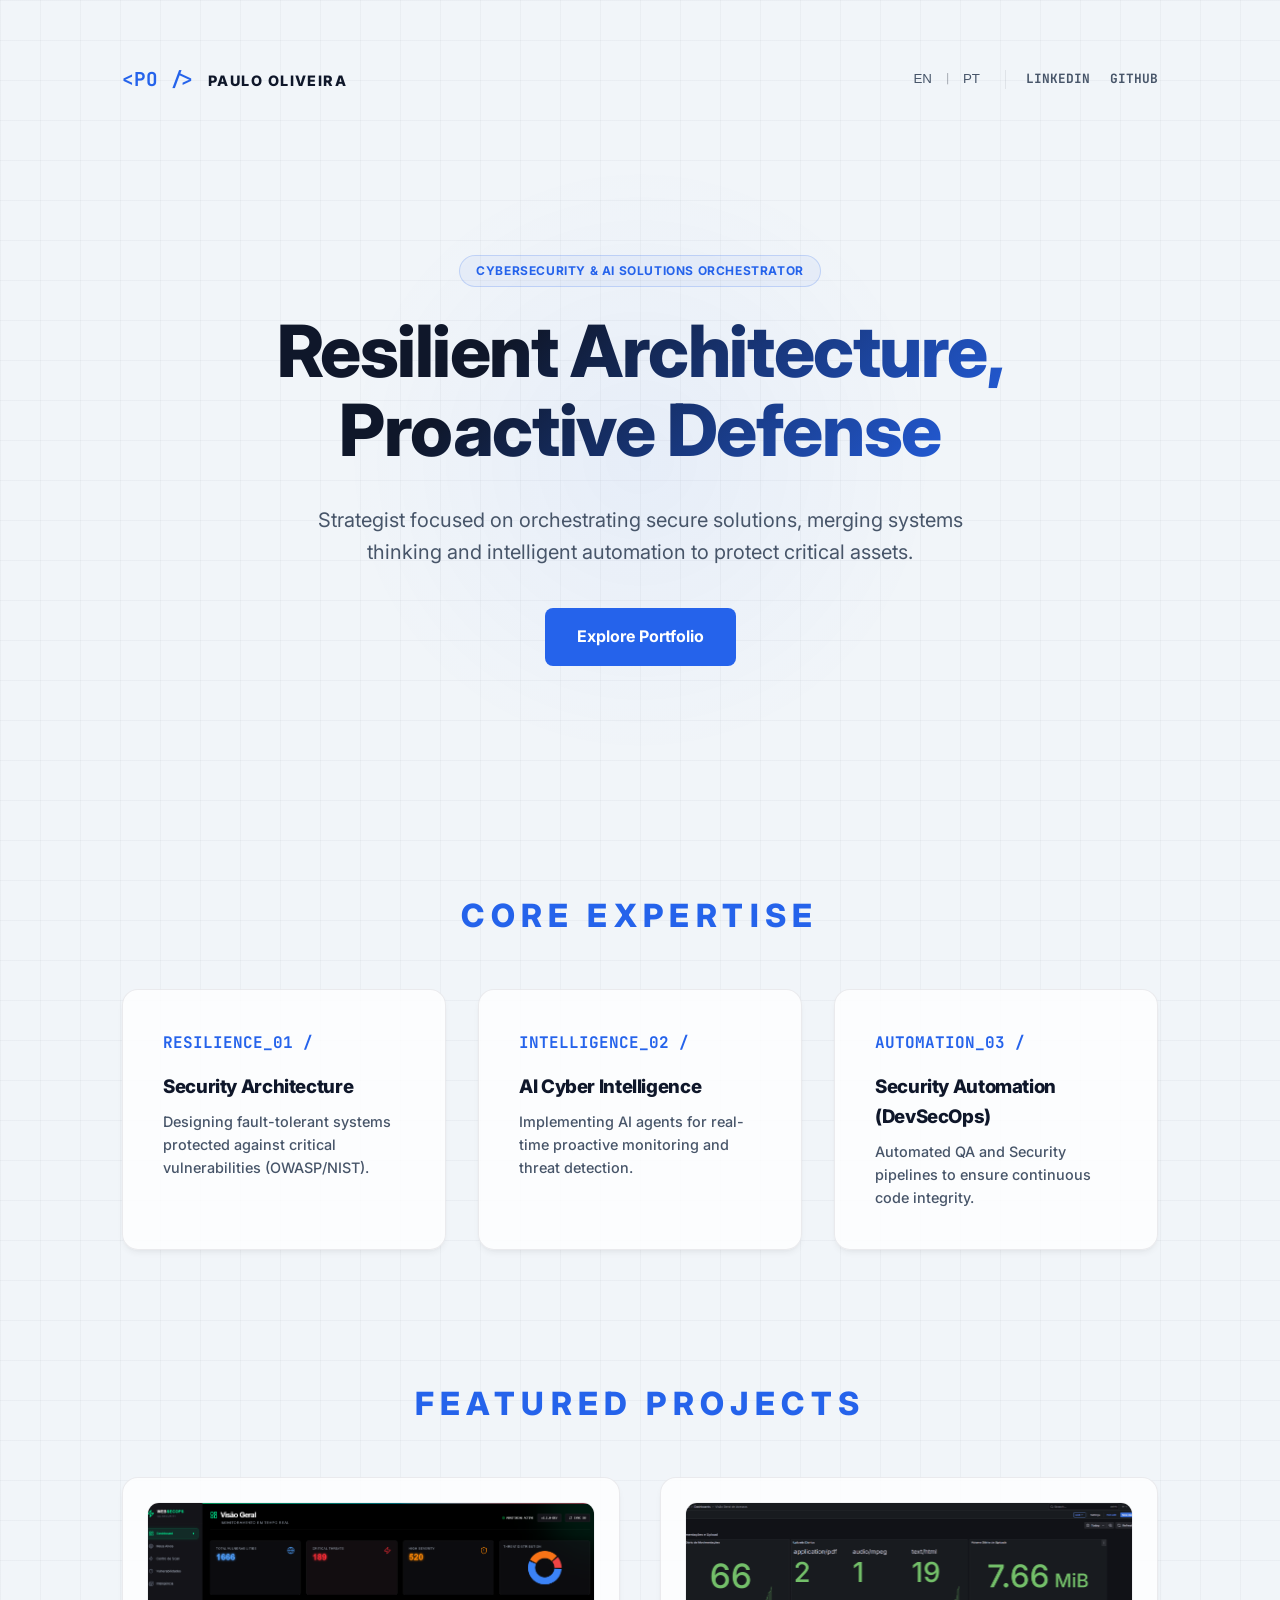
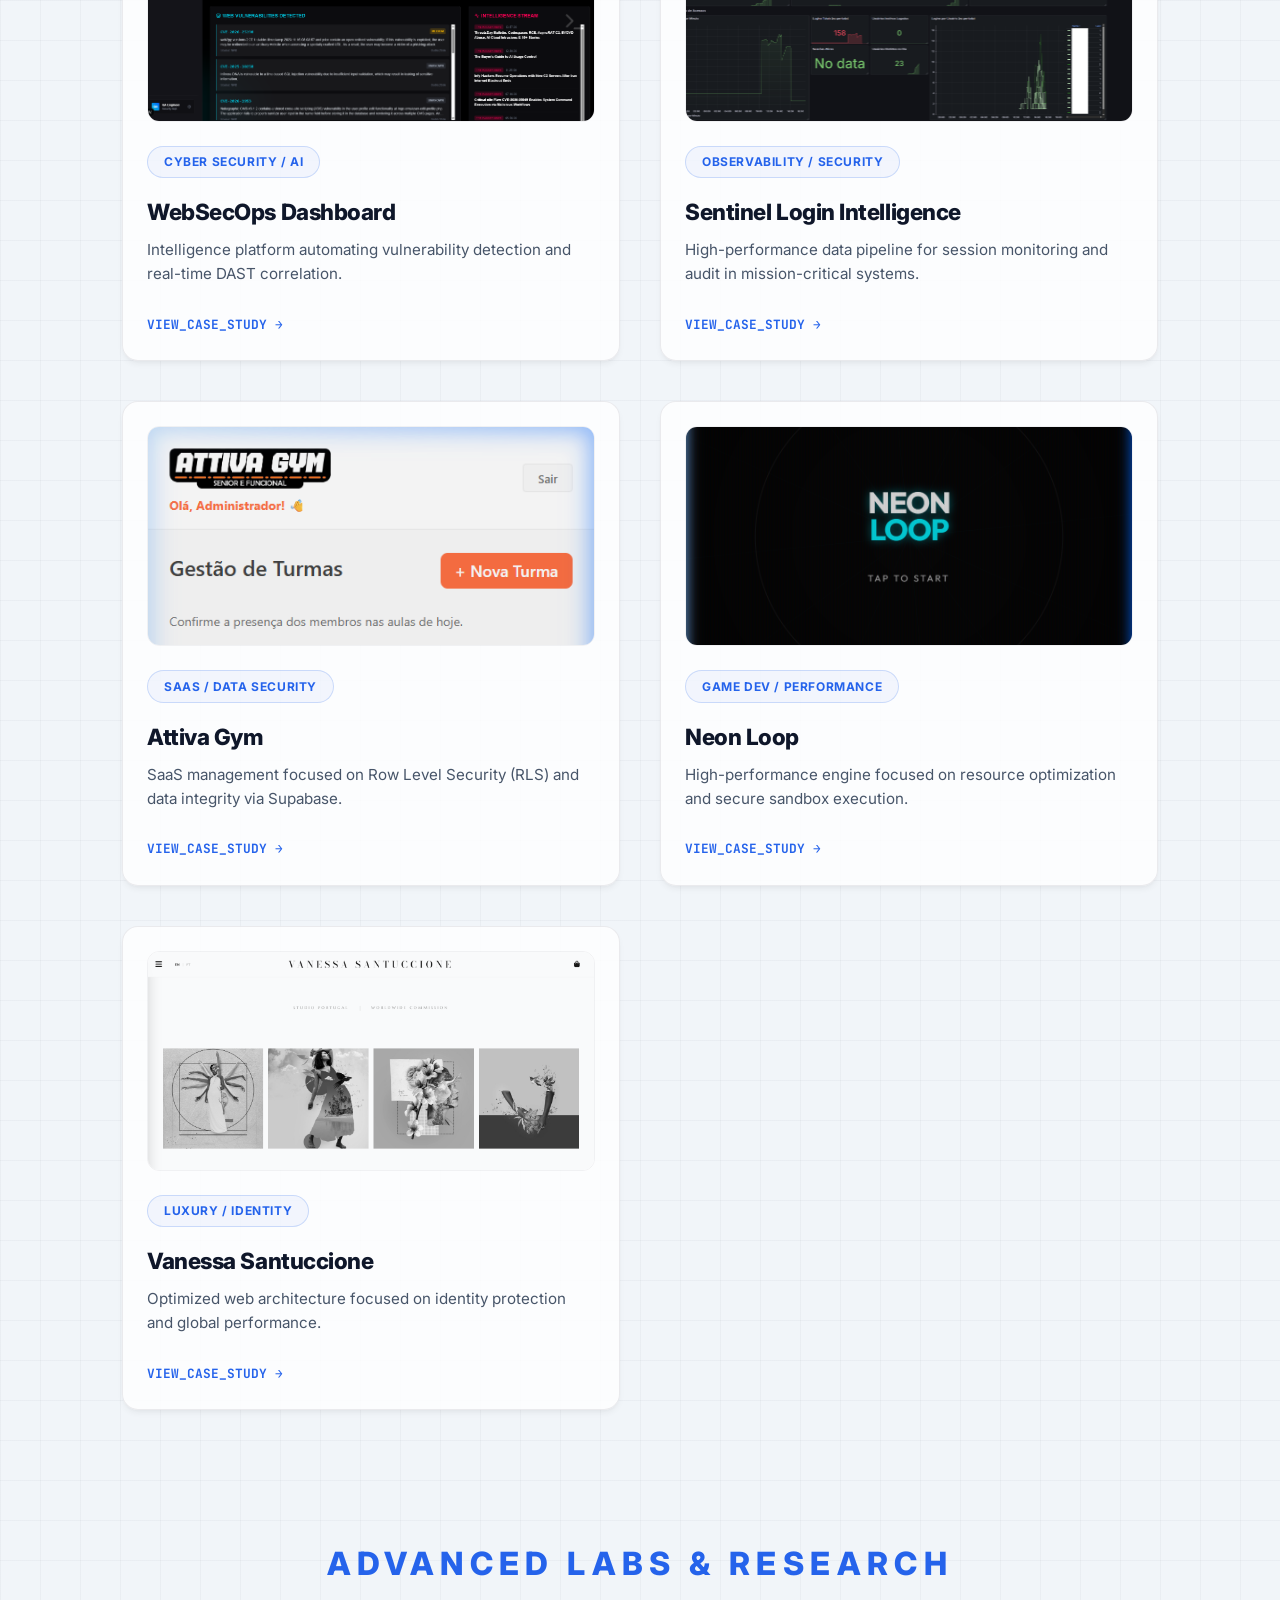
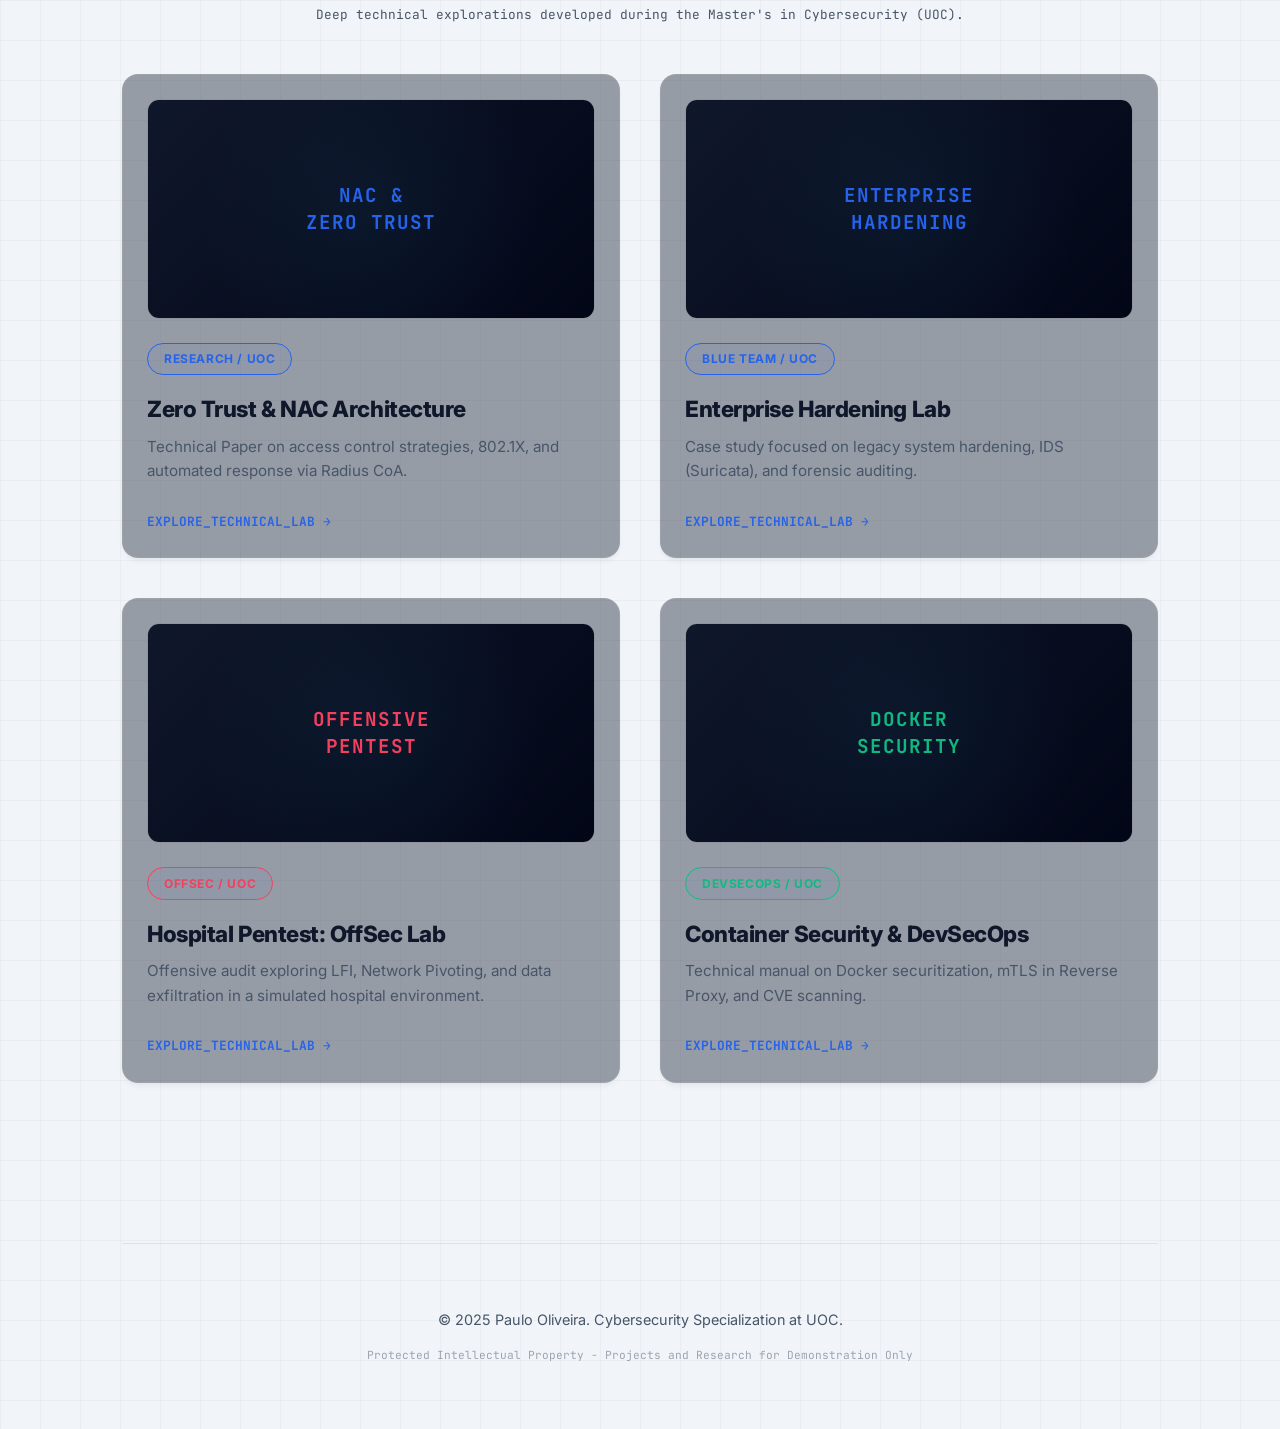
==== index.html @ 854964fd "feat: complete portfolio overhaul with advanced security labs and i18n support" ====
<!DOCTYPE html>
<html lang="pt-BR">
<head>
    <meta charset="UTF-8">
    <meta name="viewport" content="width=device-width, initial-scale=1.0">
    <title>Paulo Oliveira | Cybersecurity & AI Solutions Orchestrator</title>
    <meta name="description" content="Portfolio de Engenharia de Segurança, Arquitetura de Soluções e Pesquisa em Cibersegurança. Especialização na UOC.">
    
    <link rel="preconnect" href="https://fonts.googleapis.com">
    <link rel="preconnect" href="https://fonts.gstatic.com" crossorigin>
    <link href="https://fonts.googleapis.com/css2?family=Inter:wght@300;400;600;800&family=JetBrains+Mono:wght@400;700&display=swap" rel="stylesheet">
    <link rel="stylesheet" href="assets/css/style.css">
    <script src="assets/js/i18n.js" defer></script>
    
    <style>
        /* Specific tweaks for index */
        header {
            padding: 4rem 0;
            display: flex;
            justify-content: space-between;
            align-items: center;
        }

        .hero {
            padding: 6rem 0;
            text-align: center;
        }

        .hero h1 {
            font-size: 4.5rem;
            font-weight: 800;
            line-height: 1.1;
            margin-bottom: 1.5rem;
        }

        .hero p {
            font-size: 1.25rem;
            color: var(--text-secondary);
            max-width: 700px;
            margin: 0 auto 2.5rem;
        }

        .section-title {
            margin-top: 8rem;
            margin-bottom: 3rem;
            text-align: center;
        }

        .section-title h2 {
            font-size: 2rem;
            text-transform: uppercase;
            letter-spacing: 0.2em;
            color: var(--accent-blue);
        }

        .expertise-grid {
            display: grid;
            grid-template-columns: repeat(auto-fit, minmax(280px, 1fr));
            gap: 2rem;
        }

        .expertise-card {
            padding: 2.5rem;
            text-align: left;
        }

        footer {
            margin-top: 10rem;
            padding: 4rem 0;
            border-top: 1px solid var(--surface-border);
            text-align: center;
            color: var(--text-secondary);
            font-size: 0.9rem;
        }

        .cta-button {
            display: inline-block;
            padding: 1rem 2rem;
            background: var(--accent-blue);
            color: white;
            text-decoration: none;
            font-weight: 700;
            border-radius: 8px;
            transition: transform 0.2s, box-shadow 0.2s;
        }

        .cta-button:hover {
            transform: scale(1.05);
            box-shadow: 0 0 30px var(--accent-glow);
        }

        .lang-btn {
            background: none;
            border: none;
            color: var(--text-secondary);
            cursor: pointer;
            padding: 0 5px;
            transition: all 0.2s;
        }

        /* Specialized Labs Section Style */
        .labs-grid {
            display: grid;
            grid-template-columns: repeat(auto-fit, minmax(320px, 1fr));
            gap: 2.5rem;
        }

        .lab-card {
            background: rgba(15, 23, 42, 0.4);
            border: 1px solid rgba(255, 255, 255, 0.05);
            transition: all 0.3s ease;
        }

        .lab-card:hover {
            border-color: var(--accent-blue);
            background: rgba(15, 23, 42, 0.6);
        }

        .lab-thumb {
            width: 100%;
            height: 100%;
            background: linear-gradient(135deg, #0f172a 0%, #020617 100%);
            display: flex;
            align-items: center;
            justify-content: center;
            padding: 2rem;
            text-align: center;
            position: relative;
            overflow: hidden;
        }

        .lab-thumb::before {
            content: "";
            position: absolute;
            inset: 0;
            background-image: radial-gradient(circle at 50% 50%, rgba(56, 189, 248, 0.05) 0%, transparent 70%);
            pointer-events: none;
        }

        .lab-thumb span {
            font-family: 'JetBrains Mono', monospace;
            font-weight: 700;
            font-size: 1.2rem;
            color: var(--accent-blue);
            text-transform: uppercase;
            letter-spacing: 1px;
            line-height: 1.4;
            z-index: 1;
        }
    </style>
</head>
<body>

    <div class="container">
        <header class="animate-fade-in">
            <div class="logo">
                <span class="font-mono" style="font-weight: 700; color: var(--accent-blue); font-size: 1.2rem;">&lt;PO /&gt;</span>
                <span style="margin-left: 10px; font-weight: 800; text-transform: uppercase; letter-spacing: 0.1em; font-size: 0.9rem;">Paulo Oliveira</span>
            </div>
            <nav style="display: flex; align-items: center; gap: 20px;">
                <div class="lang-switcher font-mono" style="font-size: 0.75rem; border-right: 1px solid var(--surface-border); padding-right: 20px;">
                    <button onclick="setLanguage('en')" class="lang-btn" data-lang="en">EN</button>
                    <span style="opacity: 0.3">|</span>
                    <button onclick="setLanguage('pt')" class="lang-btn" data-lang="pt">PT</button>
                </div>
                <a href="https://linkedin.com" target="_blank" class="font-mono" style="color: var(--text-secondary); text-decoration: none; font-weight: 700; font-size: 0.8rem;">LINKEDIN</a>
                <a href="https://github.com/paulojur" target="_blank" class="font-mono" style="color: var(--text-secondary); text-decoration: none; font-weight: 700; font-size: 0.8rem;">GITHUB</a>
            </nav>
        </header>

        <section class="hero animate-fade-in" style="position: relative;">
            <div class="hero-glow"></div>
            <div class="badge" style="margin-bottom: 1.5rem;" data-i18n="hero_badge">Cybersecurity & AI Solutions Orchestrator</div>
            <h1 class="text-gradient" data-i18n="hero_title">Arquitetura Resiliente,<br>Defesa Proativa</h1>
            <p data-i18n="hero_desc">Estrategista focado em orquestração de soluções seguras, unindo pensamento sistêmico e automação inteligente para proteger ativos críticos.</p>
            <a href="#projects" class="cta-button" data-i18n="hero_cta">Explorar Portfólio</a>
        </section>

        <section id="expertise" class="animate-fade-in">
            <div class="section-title">
                <h2 data-i18n="expertise_title">CORE EXPERTISE</h2>
            </div>
            <div class="expertise-grid">
                <div class="glass expertise-card glass-hover">
                    <div class="font-mono" style="color: var(--accent-blue); margin-bottom: 1rem; font-weight: 700;">RESILIENCE_01 /</div>
                    <h3 data-i18n="expertise_01_title">Security Architecture</h3>
                    <p data-i18n="expertise_01_desc" style="color: var(--text-secondary); font-size: 0.9rem; margin-top: 0.5rem; font-weight: 500;">Design de sistemas imunes a falhas e protegidos contra vulnerabilidades críticas (OWASP/NIST).</p>
                </div>
                <div class="glass expertise-card glass-hover">
                    <div class="font-mono" style="color: var(--accent-blue); margin-bottom: 1rem; font-weight: 700;">INTELLIGENCE_02 /</div>
                    <h3 data-i18n="expertise_02_title">IA em Cyber Intelligence</h3>
                    <p data-i18n="expertise_02_desc" style="color: var(--text-secondary); font-size: 0.9rem; margin-top: 0.5rem; font-weight: 500;">Implementação de agentes de IA para monitoramento e detecção proativa de ameaças em tempo real.</p>
                </div>
                <div class="glass expertise-card glass-hover">
                    <div class="font-mono" style="color: var(--accent-blue); margin-bottom: 1rem; font-weight: 700;">AUTOMATION_03 /</div>
                    <h3 data-i18n="expertise_03_title">Security Automation (DevSecOps)</h3>
                    <p data-i18n="expertise_03_desc" style="color: var(--text-secondary); font-size: 0.9rem; margin-top: 0.5rem; font-weight: 500;">Pipelines automatizados de QA e Segurança para garantir integridade contínua do código.</p>
                </div>
            </div>
        </section>

        <section id="projects" class="animate-fade-in">
            <div class="section-title">
                <h2 data-i18n="projects_title">Projetos em Destaque</h2>
            </div>
            <div class="grid-projects">
                <!-- WebSecOps -->
                <a href="case-studies/websecops.html" class="glass project-card glass-hover">
                    <div class="img-container">
                        <img src="assets/img/websecops/real-hero-v2.png" alt="WebSecOps Dashboard">
                    </div>
                    <div class="badge" style="margin-bottom: 1rem;">Cyber Security / AI</div>
                    <h3 data-i18n="project_websecops_title">WebSecOps Dashboard</h3>
                    <p data-i18n="project_websecops_desc">Plataforma de inteligência que automatiza a detecção de vulnerabilidades e correlação DAST em tempo real.</p>
                    <span class="font-mono" style="color: var(--accent-blue); font-size: 0.8rem; font-weight: 700;" data-i18n="view_case">VER_ESTUDO_DE_CASO →</span>
                </a>

                <!-- Sentinel -->
                <a href="case-studies/sentinel.html" class="glass project-card glass-hover">
                    <div class="img-container">
                        <img src="assets/img/sentinel/real-pipeline.png" alt="Sentinel Login Intelligence">
                    </div>
                    <div class="badge" style="margin-bottom: 1rem;">Observability / Security</div>
                    <h3 data-i18n="project_sentinel_title">Sentinel Login Intelligence</h3>
                    <p data-i18n="project_sentinel_desc">Pipeline de dados de alta performance para monitoramento de sessões e auditoria em sistemas críticos.</p>
                    <span class="font-mono" style="color: var(--accent-blue); font-size: 0.8rem; font-weight: 700;" data-i18n="view_case">VER_ESTUDO_DE_CASO →</span>
                </a>

                <!-- Attiva Gym -->
                <a href="case-studies/attiva-gym.html" class="glass project-card glass-hover">
                    <div class="img-container">
                        <img src="portfolio_assets/admin_dashboard.png" alt="Attiva Gym" class="obj-top">
                    </div>
                    <div class="badge" style="margin-bottom: 1rem;">SaaS / Data Security</div>
                    <h3 data-i18n="project_attiva_title">Attiva Gym</h3>
                    <p data-i18n="project_attiva_desc">Gestão SaaS com foco em Row Level Security (RLS) e integridade de dados via Supabase.</p>
                    <span class="font-mono" style="color: var(--accent-blue); font-size: 0.8rem; font-weight: 700;" data-i18n="view_case">VER_ESTUDO_DE_CASO →</span>
                </a>

                <!-- Neon Loop -->
                <a href="case-studies/viralizante.html" class="glass project-card glass-hover">
                    <div class="img-container">
                        <img src="case-studies/viralizante-real-hero.png" alt="Neon Loop Game">
                    </div>
                    <div class="badge" style="margin-bottom: 1rem;">Game Dev / Performance</div>
                    <h3 data-i18n="project_neon_title">Neon Loop</h3>
                    <p data-i18n="project_neon_desc">Motor de alto desempenho focado em otimização de recursos e execução segura em sandbox.</p>
                    <span class="font-mono" style="color: var(--accent-blue); font-size: 0.8rem; font-weight: 700;" data-i18n="view_case">VER_ESTUDO_DE_CASO →</span>
                </a>

                <!-- Vanessa Santuccione -->
                <a href="case-studies/vanessa-santuccione.html" class="glass project-card glass-hover">
                    <div class="img-container">
                        <img src="screenshots/index.png" alt="Vanessa Santuccione" class="obj-top">
                    </div>
                    <div class="badge" style="margin-bottom: 1rem;">Luxury / Identity</div>
                    <h3 data-i18n="project_vanessa_title">Vanessa Santuccione</h3>
                    <p data-i18n="project_vanessa_desc">Arquitetura web otimizada com foco em proteção de identidade e performance global.</p>
                    <span class="font-mono" style="color: var(--accent-blue); font-size: 0.8rem; font-weight: 700;" data-i18n="view_case">VER_ESTUDO_DE_CASO →</span>
                </a>
            </div>
        </section>

        <!-- ADVANCED LABS SECTION -->
        <section id="labs" class="animate-fade-in">
            <div class="section-title">
                <h2 data-i18n="labs_title">Advanced Labs & Research</h2>
                <p class="font-mono" style="color: var(--text-secondary); font-size: 0.8rem; margin-top: 1rem;" data-i18n="labs_desc">Explorações técnicas profundas desenvolvidas durante o Mestrado em Cibersegurança (UOC).</p>
            </div>
            <div class="labs-grid">
                <!-- NAC Lab -->
                <a href="case-studies/nac-zero-trust.html" class="glass project-card lab-card glass-hover">
                    <div class="img-container">
                        <div class="lab-thumb"><span>NAC & <br>ZERO TRUST</span></div>
                    </div>
                    <div class="badge" style="margin-bottom: 1rem; border-color: var(--accent-blue); color: var(--accent-blue);">Research / UOC</div>
                    <h3 data-i18n="lab_nac_title">Zero Trust & NAC Architecture</h3>
                    <p data-i18n="lab_nac_desc">Technical Paper sobre estratégias de controle de acesso, 802.1X e resposta automatizada via Radius CoA.</p>
                    <span class="font-mono" style="color: var(--accent-blue); font-size: 0.8rem; font-weight: 700;" data-i18n="view_lab">EXPLORAR_LAB_TÉCNICO →</span>
                </a>

                <!-- Hardening Lab -->
                <a href="case-studies/hospital-defense.html" class="glass project-card lab-card glass-hover">
                    <div class="img-container">
                        <div class="lab-thumb"><span>ENTERPRISE<br>HARDENING</span></div>
                    </div>
                    <div class="badge" style="margin-bottom: 1rem; border-color: var(--accent-blue); color: var(--accent-blue);">Blue Team / UOC</div>
                    <h3 data-i18n="lab_hardening_title">Enterprise Hardening Lab</h3>
                    <p data-i18n="lab_hardening_desc">Estudo de caso focado em Hardening de sistemas legados, IDS (Suricata) e auditoria forense.</p>
                    <span class="font-mono" style="color: var(--accent-blue); font-size: 0.8rem; font-weight: 700;" data-i18n="view_lab">EXPLORAR_LAB_TÉCNICO →</span>
                </a>

                <!-- Pentest Lab -->
                <a href="case-studies/hospital-pentest.html" class="glass project-card lab-card glass-hover">
                    <div class="img-container">
                        <div class="lab-thumb"><span style="color: #f43f5e;">OFFENSIVE<br>PENTEST</span></div>
                    </div>
                    <div class="badge" style="margin-bottom: 1rem; border-color: #f43f5e; color: #f43f5e;">OffSec / UOC</div>
                    <h3 data-i18n="lab_pentest_title">Hospital Pentest: OffSec Lab</h3>
                    <p data-i18n="lab_pentest_desc">Auditoria ofensiva explorando LFI, Pivoting de rede e exfiltração de dados em ambiente hospitalar simulado.</p>
                    <span class="font-mono" style="color: var(--accent-blue); font-size: 0.8rem; font-weight: 700;" data-i18n="view_lab">EXPLORAR_LAB_TÉCNICO →</span>
                </a>

                <!-- Container Security Lab -->
                <a href="case-studies/container-security.html" class="glass project-card lab-card glass-hover">
                    <div class="img-container">
                        <div class="lab-thumb"><span style="color: #10b981;">DOCKER<br>SECURITY</span></div>
                    </div>
                    <div class="badge" style="margin-bottom: 1rem; border-color: #10b981; color: #10b981;">DevSecOps / UOC</div>
                    <h3 data-i18n="lab_container_title">Container Security & DevSecOps</h3>
                    <p data-i18n="lab_container_desc">Manual técnico sobre securitização de Docker, mTLS em Proxy Reverso e escaneamento de CVEs.</p>
                    <span class="font-mono" style="color: var(--accent-blue); font-size: 0.8rem; font-weight: 700;" data-i18n="view_lab">EXPLORAR_LAB_TÉCNICO →</span>
                </a>
            </div>
        </section>

        <footer>
            <p data-i18n="footer_text">© 2025 Paulo Oliveira. Especialização em Cibersegurança na UOC.</p>
            <p class="font-mono" style="font-size: 0.7rem; margin-top: 1rem; opacity: 0.5;" data-i18n="footer_disclaimer">Propriedade Intelectual Protegida - Projetos e Pesquisas para Demonstração</p>
        </footer>
    </div>

</body>
</html>
---- assets/css/style.css ----
:root {
    --bg-color: #f1f5f9;
    --surface-color: rgba(255, 255, 255, 0.8);
    --surface-border: rgba(15, 23, 42, 0.08);
    --text-primary: #0f172a;
    --text-secondary: #475569;
    --accent-blue: #2563eb;
    --accent-glow: rgba(37, 99, 235, 0.2);
    --font-sans: 'Inter', system-ui, -apple-system, sans-serif;
    --font-mono: 'JetBrains Mono', monospace;
}

* {
    margin: 0;
    padding: 0;
    box-sizing: border-box;
}

body {
    background-color: var(--bg-color);
    color: var(--text-primary);
    font-family: var(--font-sans);
    line-height: 1.6;
    overflow-x: hidden;
    background-image: 
        linear-gradient(rgba(15, 23, 42, 0.03) 1px, transparent 1px),
        linear-gradient(90deg, rgba(15, 23, 42, 0.03) 1px, transparent 1px);
    background-size: 40px 40px;
}

/* Typography */
h1, h2, h3, h4 {
    letter-spacing: -0.02em;
    font-weight: 800;
}

.font-mono { font-family: var(--font-mono); }

/* Glassmorphism */
.glass {
    background: var(--surface-color);
    backdrop-filter: blur(12px);
    -webkit-backdrop-filter: blur(12px);
    border: 1px solid var(--surface-border);
    border-radius: 16px;
    box-shadow: 0 4px 6px -1px rgba(0, 0, 0, 0.05), 0 2px 4px -1px rgba(0, 0, 0, 0.03);
}

.glass-hover:hover {
    border-color: var(--accent-blue);
    box-shadow: 0 10px 30px var(--accent-glow);
    transform: translateY(-4px);
    transition: all 0.4s cubic-bezier(0.175, 0.885, 0.32, 1.275);
}

/* Animations */
@keyframes fadeInUp {
    from {
        opacity: 0;
        transform: translateY(20px);
    }
    to {
        opacity: 1;
        transform: translateY(0);
    }
}

.animate-fade-in {
    animation: fadeInUp 0.8s ease-out forwards;
}

/* Utils */
.container {
    max-width: 1100px;
    margin: 0 auto;
    padding: 0 2rem;
}

.text-gradient {
    background: linear-gradient(135deg, var(--text-primary) 30%, var(--accent-blue) 100%);
    -webkit-background-clip: text;
    -webkit-text-fill-color: transparent;
    padding-bottom: 0.15em; /* Espaço para letras como g, y, p */
    margin-bottom: -0.15em; /* Compensa o padding para manter o alinhamento */
    display: inline-block;
}

.badge {
    display: inline-block;
    padding: 0.35rem 1rem;
    background: rgba(37, 99, 235, 0.05);
    border: 1px solid rgba(37, 99, 235, 0.2);
    color: var(--accent-blue);
    border-radius: 9999px;
    font-size: 0.75rem;
    font-weight: 700;
    text-transform: uppercase;
    letter-spacing: 0.05em;
}

/* Grid Layouts */
.grid-projects {
    display: grid;
    grid-template-columns: repeat(auto-fit, minmax(320px, 1fr));
    gap: 2.5rem;
    margin-top: 3rem;
}

/* Project Cards */
.project-card {
    position: relative;
    padding: 1.5rem;
    text-decoration: none;
    color: inherit;
    display: block;
    overflow: hidden;
}

.project-card .img-container {
    width: 100%;
    height: 220px;
    border-radius: 12px;
    margin-bottom: 1.5rem;
    overflow: hidden;
    border: 1px solid rgba(15, 23, 42, 0.05);
}

.project-card img {
    width: 100%;
    height: 100%;
    object-fit: cover;
    object-position: center; /* Padrão centralizado */
    transition: transform 0.5s ease;
}

.project-card img.obj-top {
    object-position: top; /* Força o topo para apps/sites */
}

.project-card:hover img {
    transform: scale(1.1);
}

.project-card h3 {
    font-size: 1.4rem;
    margin-bottom: 0.5rem;
    color: var(--text-primary);
}

.project-card p {
    color: var(--text-secondary);
    font-size: 0.95rem;
    margin-bottom: 1.5rem;
}

/* Hero Tweaks */
.hero-glow {
    position: absolute;
    top: 50%;
    left: 50%;
    transform: translate(-50%, -50%);
    width: 600px;
    height: 600px;
    background: radial-gradient(circle, rgba(37, 99, 235, 0.05) 0%, transparent 70%);
    z-index: -1;
    pointer-events: none;
}

/* Responsive */
@media (max-width: 768px) {
    .container { padding: 0 1.5rem; }
    h1 { font-size: 3rem; }
}
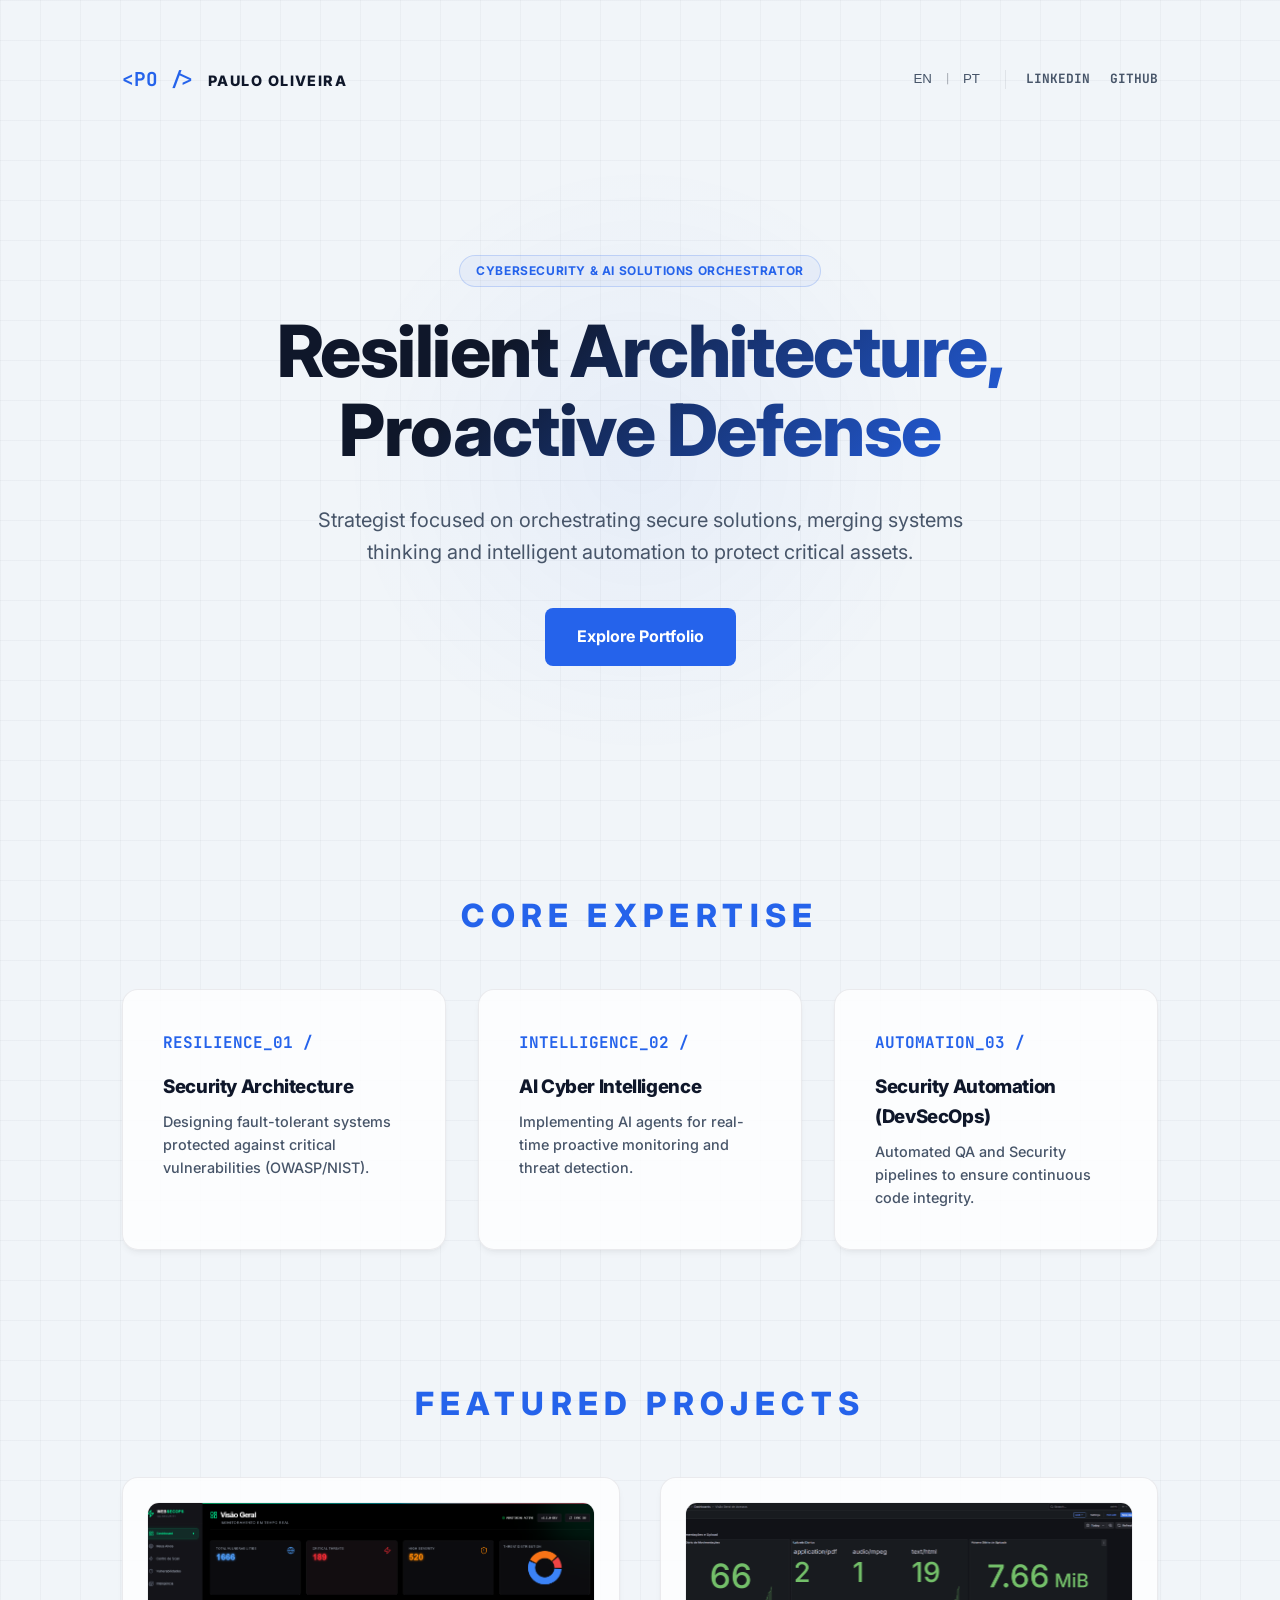
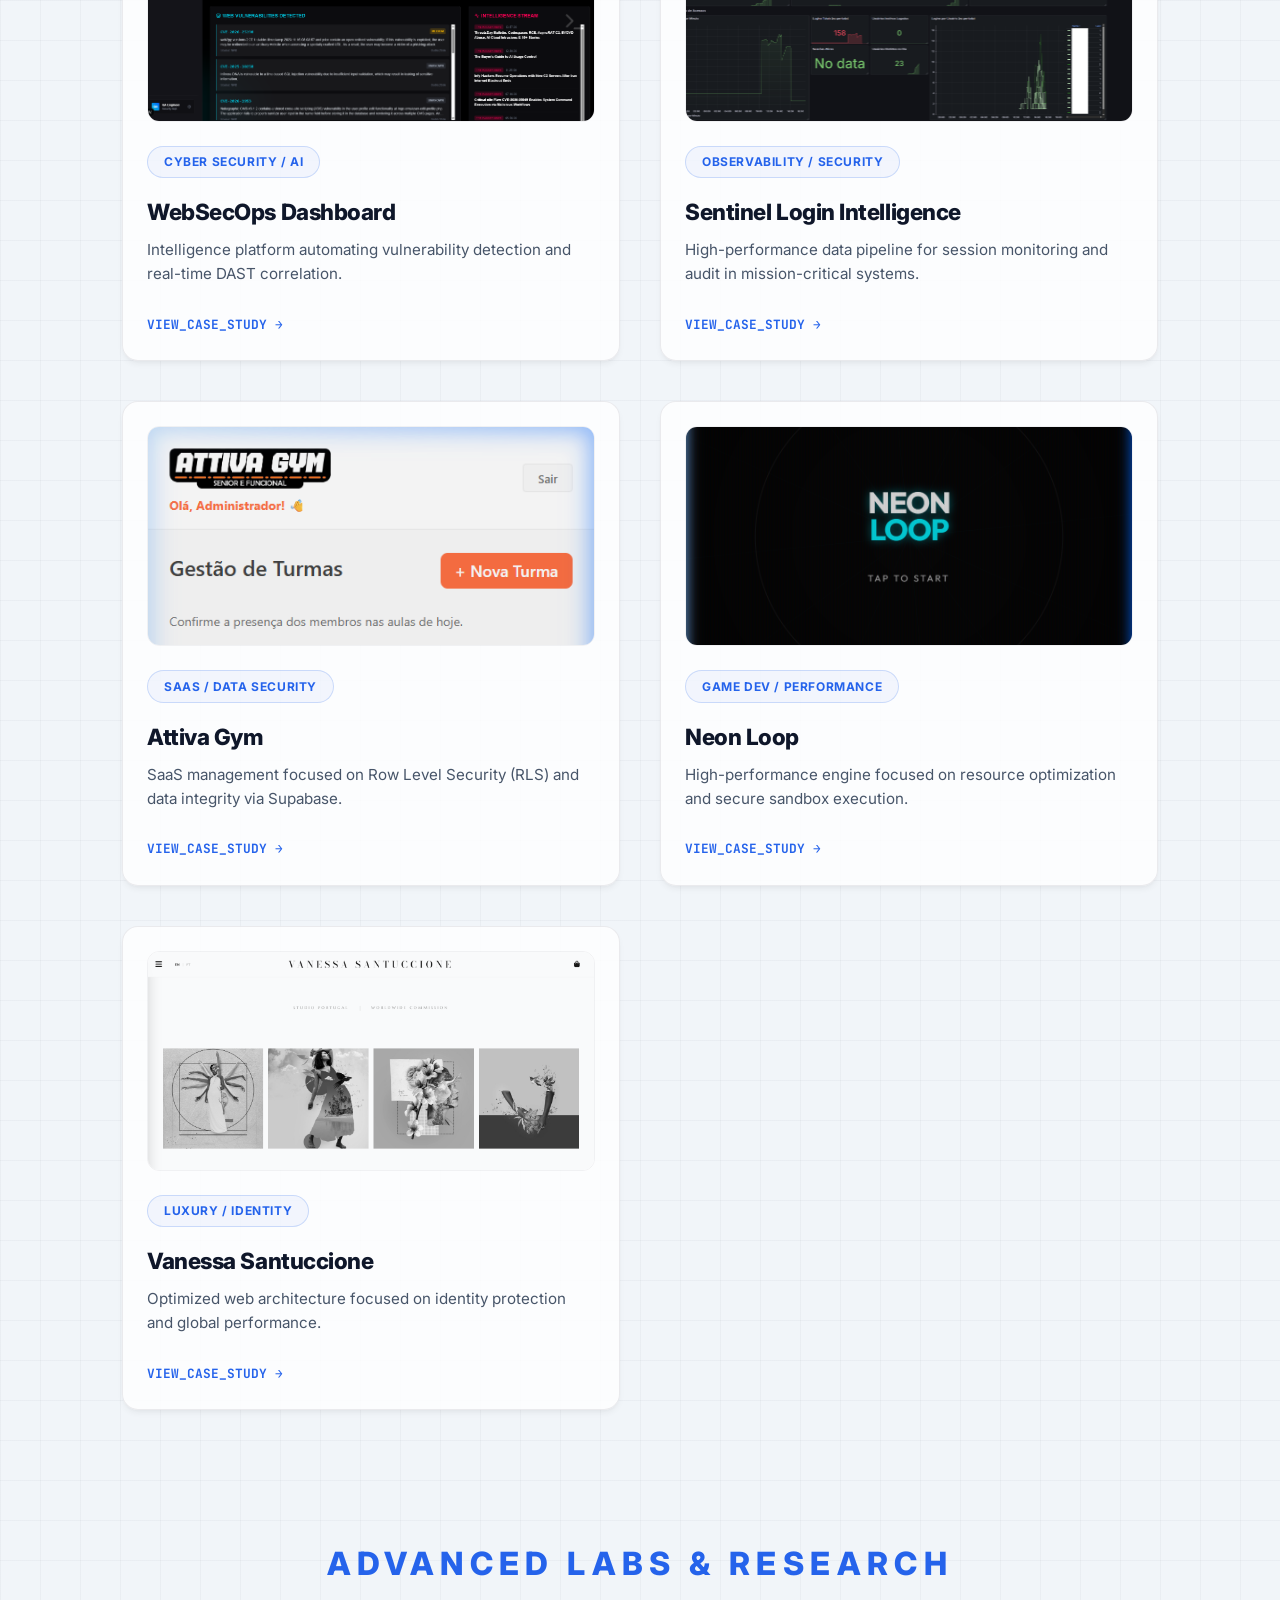
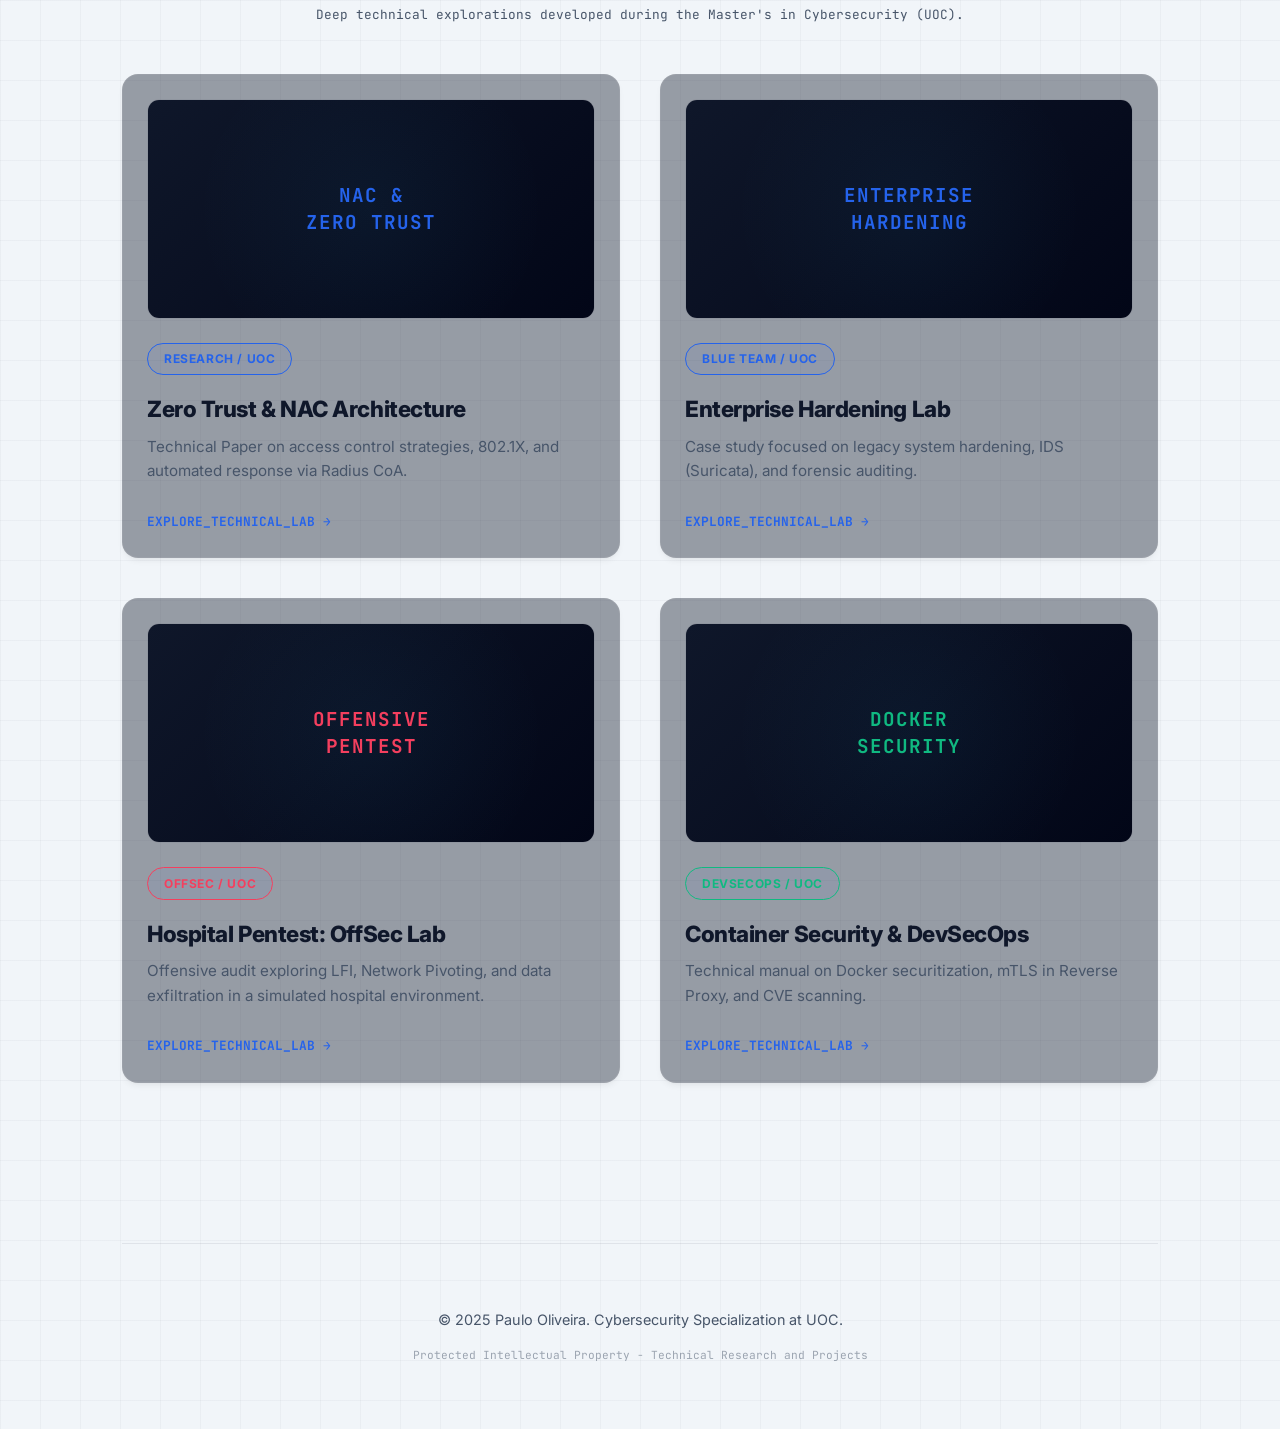
==== commit 42257261: "feat: profissionalização e migração dos 4 labs técnicos (NAC, Pentest, Defense, Containers) para lay" ====
--- a/index.html
+++ b/index.html
@@ -14,139 +14,24 @@
     
     <style>
         /* Specific tweaks for index */
-        header {
-            padding: 4rem 0;
-            display: flex;
-            justify-content: space-between;
-            align-items: center;
-        }
-
-        .hero {
-            padding: 6rem 0;
-            text-align: center;
-        }
-
-        .hero h1 {
-            font-size: 4.5rem;
-            font-weight: 800;
-            line-height: 1.1;
-            margin-bottom: 1.5rem;
-        }
-
-        .hero p {
-            font-size: 1.25rem;
-            color: var(--text-secondary);
-            max-width: 700px;
-            margin: 0 auto 2.5rem;
-        }
-
-        .section-title {
-            margin-top: 8rem;
-            margin-bottom: 3rem;
-            text-align: center;
-        }
-
-        .section-title h2 {
-            font-size: 2rem;
-            text-transform: uppercase;
-            letter-spacing: 0.2em;
-            color: var(--accent-blue);
-        }
-
-        .expertise-grid {
-            display: grid;
-            grid-template-columns: repeat(auto-fit, minmax(280px, 1fr));
-            gap: 2rem;
-        }
-
-        .expertise-card {
-            padding: 2.5rem;
-            text-align: left;
-        }
-
-        footer {
-            margin-top: 10rem;
-            padding: 4rem 0;
-            border-top: 1px solid var(--surface-border);
-            text-align: center;
-            color: var(--text-secondary);
-            font-size: 0.9rem;
-        }
-
-        .cta-button {
-            display: inline-block;
-            padding: 1rem 2rem;
-            background: var(--accent-blue);
-            color: white;
-            text-decoration: none;
-            font-weight: 700;
-            border-radius: 8px;
-            transition: transform 0.2s, box-shadow 0.2s;
-        }
-
-        .cta-button:hover {
-            transform: scale(1.05);
-            box-shadow: 0 0 30px var(--accent-glow);
-        }
-
-        .lang-btn {
-            background: none;
-            border: none;
-            color: var(--text-secondary);
-            cursor: pointer;
-            padding: 0 5px;
-            transition: all 0.2s;
-        }
-
-        /* Specialized Labs Section Style */
-        .labs-grid {
-            display: grid;
-            grid-template-columns: repeat(auto-fit, minmax(320px, 1fr));
-            gap: 2.5rem;
-        }
-
-        .lab-card {
-            background: rgba(15, 23, 42, 0.4);
-            border: 1px solid rgba(255, 255, 255, 0.05);
-            transition: all 0.3s ease;
-        }
-
-        .lab-card:hover {
-            border-color: var(--accent-blue);
-            background: rgba(15, 23, 42, 0.6);
-        }
-
-        .lab-thumb {
-            width: 100%;
-            height: 100%;
-            background: linear-gradient(135deg, #0f172a 0%, #020617 100%);
-            display: flex;
-            align-items: center;
-            justify-content: center;
-            padding: 2rem;
-            text-align: center;
-            position: relative;
-            overflow: hidden;
-        }
-
-        .lab-thumb::before {
-            content: "";
-            position: absolute;
-            inset: 0;
-            background-image: radial-gradient(circle at 50% 50%, rgba(56, 189, 248, 0.05) 0%, transparent 70%);
-            pointer-events: none;
-        }
-
-        .lab-thumb span {
-            font-family: 'JetBrains Mono', monospace;
-            font-weight: 700;
-            font-size: 1.2rem;
-            color: var(--accent-blue);
-            text-transform: uppercase;
-            letter-spacing: 1px;
-            line-height: 1.4;
-            z-index: 1;
-        }
+        header { padding: 4rem 0; display: flex; justify-content: space-between; align-items: center; }
+        .hero { padding: 6rem 0; text-align: center; }
+        .hero h1 { font-size: 4.5rem; font-weight: 800; line-height: 1.1; margin-bottom: 1.5rem; }
+        .hero p { font-size: 1.25rem; color: var(--text-secondary); max-width: 700px; margin: 0 auto 2.5rem; }
+        .section-title { margin-top: 8rem; margin-bottom: 3rem; text-align: center; }
+        .section-title h2 { font-size: 2rem; text-transform: uppercase; letter-spacing: 0.2em; color: var(--accent-blue); }
+        .expertise-grid { display: grid; grid-template-columns: repeat(auto-fit, minmax(280px, 1fr)); gap: 2rem; }
+        .expertise-card { padding: 2.5rem; text-align: left; }
+        footer { margin-top: 10rem; padding: 4rem 0; border-top: 1px solid var(--surface-border); text-align: center; color: var(--text-secondary); font-size: 0.9rem; }
+        .cta-button { display: inline-block; padding: 1rem 2rem; background: var(--accent-blue); color: white; text-decoration: none; font-weight: 700; border-radius: 8px; transition: transform 0.2s, box-shadow 0.2s; }
+        .cta-button:hover { transform: scale(1.05); box-shadow: 0 0 30px var(--accent-glow); }
+        .lang-btn { background: none; border: none; color: var(--text-secondary); cursor: pointer; padding: 0 5px; transition: all 0.2s; }
+        .labs-grid { display: grid; grid-template-columns: repeat(auto-fit, minmax(320px, 1fr)); gap: 2.5rem; }
+        .lab-card { background: rgba(15, 23, 42, 0.4); border: 1px solid rgba(255, 255, 255, 0.05); transition: all 0.3s ease; }
+        .lab-card:hover { border-color: var(--accent-blue); background: rgba(15, 23, 42, 0.6); }
+        .lab-thumb { width: 100%; height: 100%; background: linear-gradient(135deg, #0f172a 0%, #020617 100%); display: flex; align-items: center; justify-content: center; padding: 2rem; text-align: center; position: relative; overflow: hidden; }
+        .lab-thumb::before { content: ""; position: absolute; inset: 0; background-image: radial-gradient(circle at 50% 50%, rgba(56, 189, 248, 0.05) 0%, transparent 70%); pointer-events: none; }
+        .lab-thumb span { font-family: 'JetBrains Mono', monospace; font-weight: 700; font-size: 1.2rem; color: var(--accent-blue); text-transform: uppercase; letter-spacing: 1px; line-height: 1.4; z-index: 1; }
     </style>
 </head>
 <body>
@@ -209,7 +94,7 @@
                     <div class="img-container">
                         <img src="assets/img/websecops/real-hero-v2.png" alt="WebSecOps Dashboard">
                     </div>
-                    <div class="badge" style="margin-bottom: 1rem;">Cyber Security / AI</div>
+                    <div class="badge" style="margin-bottom: 1rem;" data-i18n="badge_cyber_ai">Cyber Security / AI</div>
                     <h3 data-i18n="project_websecops_title">WebSecOps Dashboard</h3>
                     <p data-i18n="project_websecops_desc">Plataforma de inteligência que automatiza a detecção de vulnerabilidades e correlação DAST em tempo real.</p>
                     <span class="font-mono" style="color: var(--accent-blue); font-size: 0.8rem; font-weight: 700;" data-i18n="view_case">VER_ESTUDO_DE_CASO →</span>
@@ -220,7 +105,7 @@
                     <div class="img-container">
                         <img src="assets/img/sentinel/real-pipeline.png" alt="Sentinel Login Intelligence">
                     </div>
-                    <div class="badge" style="margin-bottom: 1rem;">Observability / Security</div>
+                    <div class="badge" style="margin-bottom: 1rem;" data-i18n="badge_obs_sec">Observability / Security</div>
                     <h3 data-i18n="project_sentinel_title">Sentinel Login Intelligence</h3>
                     <p data-i18n="project_sentinel_desc">Pipeline de dados de alta performance para monitoramento de sessões e auditoria em sistemas críticos.</p>
                     <span class="font-mono" style="color: var(--accent-blue); font-size: 0.8rem; font-weight: 700;" data-i18n="view_case">VER_ESTUDO_DE_CASO →</span>
@@ -231,7 +116,7 @@
                     <div class="img-container">
                         <img src="portfolio_assets/admin_dashboard.png" alt="Attiva Gym" class="obj-top">
                     </div>
-                    <div class="badge" style="margin-bottom: 1rem;">SaaS / Data Security</div>
+                    <div class="badge" style="margin-bottom: 1rem;" data-i18n="badge_saas_sec">SaaS / Data Security</div>
                     <h3 data-i18n="project_attiva_title">Attiva Gym</h3>
                     <p data-i18n="project_attiva_desc">Gestão SaaS com foco em Row Level Security (RLS) e integridade de dados via Supabase.</p>
                     <span class="font-mono" style="color: var(--accent-blue); font-size: 0.8rem; font-weight: 700;" data-i18n="view_case">VER_ESTUDO_DE_CASO →</span>
@@ -242,7 +127,7 @@
                     <div class="img-container">
                         <img src="case-studies/viralizante-real-hero.png" alt="Neon Loop Game">
                     </div>
-                    <div class="badge" style="margin-bottom: 1rem;">Game Dev / Performance</div>
+                    <div class="badge" style="margin-bottom: 1rem;" data-i18n="badge_game_perf">Game Dev / Performance</div>
                     <h3 data-i18n="project_neon_title">Neon Loop</h3>
                     <p data-i18n="project_neon_desc">Motor de alto desempenho focado em otimização de recursos e execução segura em sandbox.</p>
                     <span class="font-mono" style="color: var(--accent-blue); font-size: 0.8rem; font-weight: 700;" data-i18n="view_case">VER_ESTUDO_DE_CASO →</span>
@@ -253,7 +138,7 @@
                     <div class="img-container">
                         <img src="screenshots/index.png" alt="Vanessa Santuccione" class="obj-top">
                     </div>
-                    <div class="badge" style="margin-bottom: 1rem;">Luxury / Identity</div>
+                    <div class="badge" style="margin-bottom: 1rem;" data-i18n="badge_luxury_id">Luxury / Identity</div>
                     <h3 data-i18n="project_vanessa_title">Vanessa Santuccione</h3>
                     <p data-i18n="project_vanessa_desc">Arquitetura web otimizada com foco em proteção de identidade e performance global.</p>
                     <span class="font-mono" style="color: var(--accent-blue); font-size: 0.8rem; font-weight: 700;" data-i18n="view_case">VER_ESTUDO_DE_CASO →</span>
